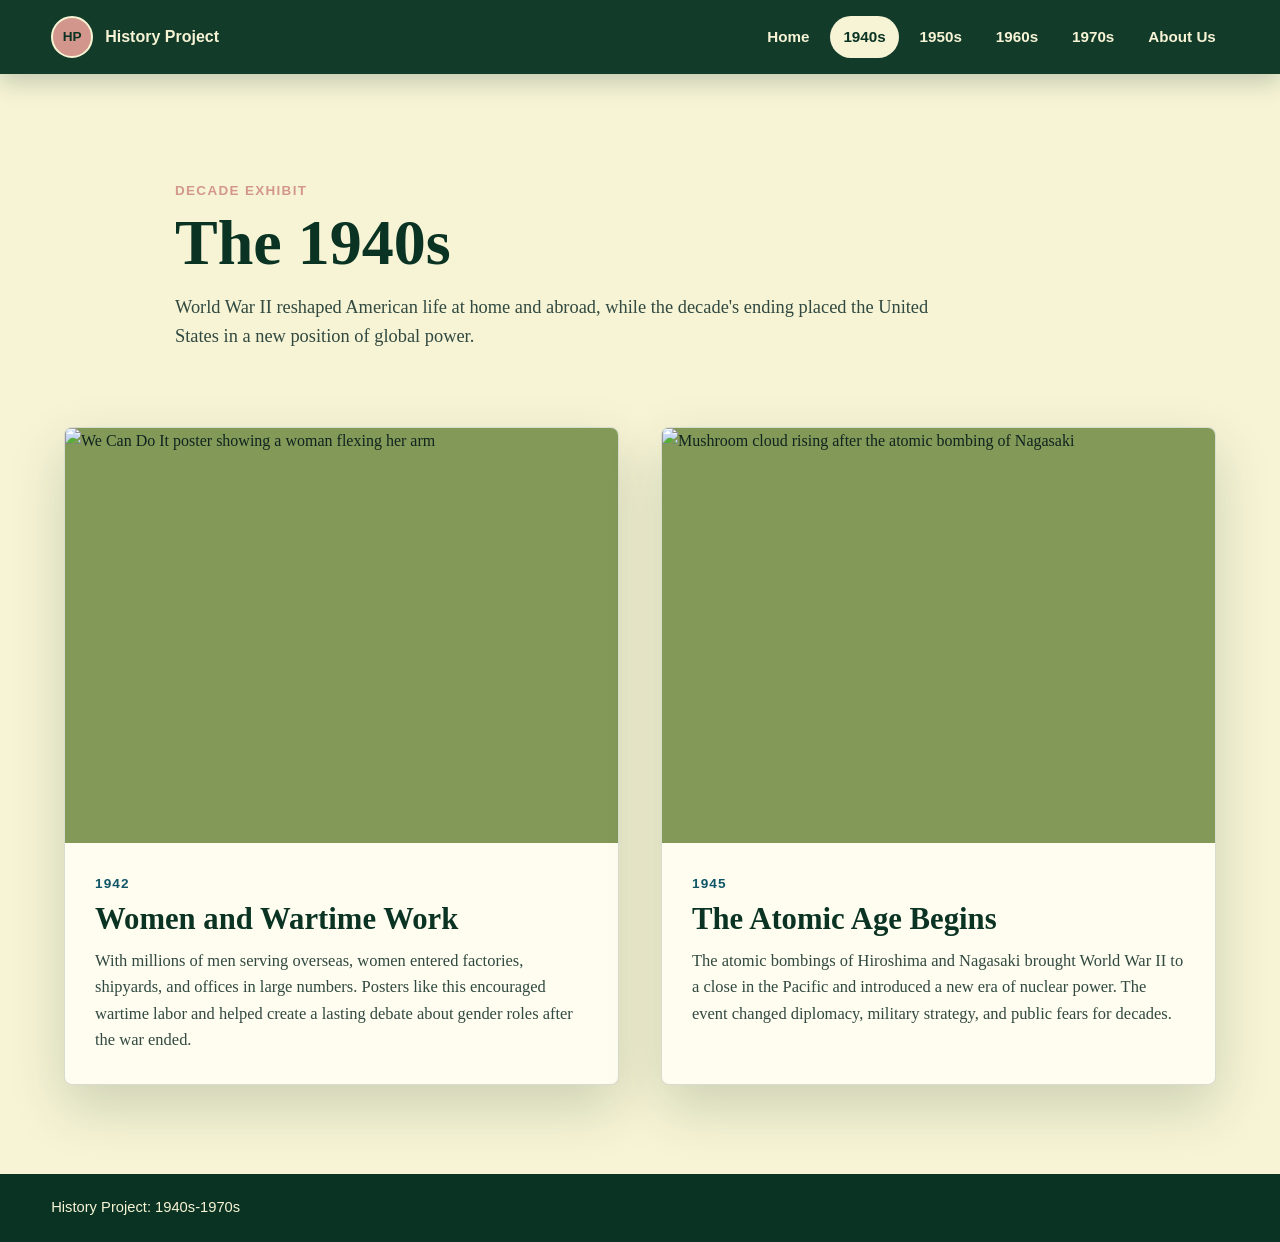
==== 1940s.html @ 2c723663 "initial commit" ====
<!DOCTYPE html>
<html lang="en">
<head>
  <meta charset="UTF-8">
  <meta name="viewport" content="width=device-width, initial-scale=1.0">
  <title>1940s | History Project</title>
  <link rel="preconnect" href="https://commons.wikimedia.org">
  <link rel="stylesheet" href="styles.css">
</head>
<body>
  <header class="site-header">
    <a class="brand" href="index.html" aria-label="History Project home">
      <span class="brand-mark">HP</span>
      <span>History Project</span>
    </a>
    <button class="nav-toggle" type="button" aria-expanded="false" aria-controls="site-nav">
      <span></span>
      <span></span>
      <span></span>
    </button>
    <nav id="site-nav" class="site-nav" aria-label="Main navigation">
      <a href="index.html">Home</a>
      <a href="1940s.html">1940s</a>
      <a href="1950s.html">1950s</a>
      <a href="1960s.html">1960s</a>
      <a href="1970s.html">1970s</a>
      <a href="about.html">About Us</a>
    </nav>
  </header>

  <main class="page-shell">
    <header class="page-intro">
      <p class="eyebrow">Decade Exhibit</p>
      <h1>The 1940s</h1>
      <p>World War II reshaped American life at home and abroad, while the decade's ending placed the United States in a new position of global power.</p>
    </header>

    <section class="exhibit-grid" aria-label="1940s exhibits">
      <article class="exhibit-card">
        <img src="https://commons.wikimedia.org/wiki/Special:FilePath/We_Can_Do_It!.jpg?width=1000" alt="We Can Do It poster showing a woman flexing her arm">
        <div class="exhibit-content">
          <p class="exhibit-year">1942</p>
          <h2>Women and Wartime Work</h2>
          <p>With millions of men serving overseas, women entered factories, shipyards, and offices in large numbers. Posters like this encouraged wartime labor and helped create a lasting debate about gender roles after the war ended.</p>
        </div>
      </article>

      <article class="exhibit-card">
        <img src="https://commons.wikimedia.org/wiki/Special:FilePath/Nagasakibomb.jpg?width=1000" alt="Mushroom cloud rising after the atomic bombing of Nagasaki">
        <div class="exhibit-content">
          <p class="exhibit-year">1945</p>
          <h2>The Atomic Age Begins</h2>
          <p>The atomic bombings of Hiroshima and Nagasaki brought World War II to a close in the Pacific and introduced a new era of nuclear power. The event changed diplomacy, military strategy, and public fears for decades.</p>
        </div>
      </article>
    </section>
  </main>

  <footer class="site-footer">
    <p>History Project: 1940s-1970s</p>
  </footer>

  <script src="script.js"></script>
</body>
</html>
---- styles.css ----
:root {
  --pine: #0A3323;
  --moss: #839958;
  --cream: #F7F4D5;
  --rose: #D3968C;
  --teal: #105666;
  --ink: #10241f;
  --paper: #fffdf0;
  --shadow: 0 22px 55px rgba(10, 51, 35, 0.18);
}

* {
  box-sizing: border-box;
}

body {
  margin: 0;
  color: var(--ink);
  background: var(--cream);
  font-family: Georgia, "Times New Roman", serif;
  line-height: 1.6;
  opacity: 1;
  animation: pageFadeIn 420ms ease both;
  transition: opacity 420ms ease;
}

body.page-leaving {
  opacity: 0;
}

@keyframes pageFadeIn {
  from {
    opacity: 0;
  }

  to {
    opacity: 1;
  }
}

img {
  display: block;
  max-width: 100%;
}

a {
  color: inherit;
}

.site-header {
  position: sticky;
  top: 0;
  z-index: 10;
  display: flex;
  align-items: center;
  justify-content: space-between;
  gap: 24px;
  padding: 16px clamp(18px, 4vw, 52px);
  color: var(--cream);
  background: rgba(10, 51, 35, 0.96);
  box-shadow: 0 8px 24px rgba(10, 51, 35, 0.22);
}

.brand {
  display: inline-flex;
  align-items: center;
  gap: 12px;
  font-family: Arial, Helvetica, sans-serif;
  font-weight: 800;
  letter-spacing: 0;
  text-decoration: none;
}

.brand-mark {
  display: grid;
  width: 42px;
  height: 42px;
  place-items: center;
  color: var(--pine);
  background: var(--rose);
  border: 2px solid var(--cream);
  border-radius: 50%;
  font-size: 0.85rem;
}

.site-nav {
  display: flex;
  align-items: center;
  gap: 8px;
  font-family: Arial, Helvetica, sans-serif;
}

.site-nav a {
  padding: 9px 13px;
  border-radius: 999px;
  color: var(--cream);
  font-size: 0.95rem;
  font-weight: 700;
  text-decoration: none;
}

.site-nav a:hover,
.site-nav a.active {
  color: var(--pine);
  background: var(--cream);
}

.nav-toggle {
  display: none;
  width: 44px;
  height: 44px;
  border: 1px solid rgba(247, 244, 213, 0.4);
  border-radius: 8px;
  background: transparent;
  cursor: pointer;
}

.nav-toggle span {
  display: block;
  width: 20px;
  height: 2px;
  margin: 5px auto;
  background: var(--cream);
}

.hero {
  display: flex;
  align-items: center;
  min-height: calc(100vh - 74px);
  padding: clamp(34px, 5vw, 74px) clamp(18px, 5vw, 72px);
  background:
    linear-gradient(135deg, rgba(10, 51, 35, 0.96), rgba(16, 86, 102, 0.9)),
    var(--pine);
  color: var(--cream);
}

.hero-copy {
  max-width: 920px;
}

.eyebrow {
  margin: 0 0 10px;
  color: var(--rose);
  font-family: Arial, Helvetica, sans-serif;
  font-size: 0.84rem;
  font-weight: 800;
  letter-spacing: 0.1em;
  text-transform: uppercase;
}

.hero h1,
.page-intro h1 {
  margin: 0;
  font-size: clamp(2.45rem, 5vw, 5.4rem);
  line-height: 0.98;
  letter-spacing: 0;
}

.hero p:not(.eyebrow) {
  max-width: 650px;
  margin: 24px 0 30px;
  color: rgba(247, 244, 213, 0.9);
  font-size: clamp(1.05rem, 1.6vw, 1.28rem);
}

.button-link {
  display: inline-flex;
  align-items: center;
  min-height: 46px;
  padding: 11px 18px;
  border: 2px solid var(--cream);
  border-radius: 8px;
  color: var(--pine);
  background: var(--rose);
  font-family: Arial, Helvetica, sans-serif;
  font-weight: 800;
  text-decoration: none;
}

.button-link:hover {
  background: var(--cream);
}

.decade-overview {
  display: grid;
  grid-template-columns: repeat(4, minmax(0, 1fr));
  gap: 1px;
  background: var(--pine);
}

.decade-tile {
  min-height: 180px;
  padding: 24px;
  color: var(--pine);
  background: var(--paper);
  text-decoration: none;
}

.decade-tile:nth-child(2) {
  background: #ecedcf;
}

.decade-tile:nth-child(3) {
  background: #f3ddd3;
}

.decade-tile:nth-child(4) {
  background: #d7e2d1;
}

.decade-tile span {
  display: block;
  margin-bottom: 14px;
  color: var(--teal);
  font-family: Arial, Helvetica, sans-serif;
  font-size: 0.85rem;
  font-weight: 900;
  text-transform: uppercase;
}

.decade-tile strong {
  display: block;
  font-size: clamp(1.25rem, 2vw, 1.75rem);
  line-height: 1.16;
}

.decade-tile:hover {
  background: var(--moss);
  color: var(--cream);
}

.decade-tile:hover span {
  color: var(--cream);
}

.page-shell {
  padding: clamp(34px, 5vw, 76px) clamp(18px, 5vw, 72px) clamp(48px, 7vw, 92px);
}

.page-intro {
  max-width: 930px;
  margin: 0 auto 34px;
  padding: clamp(24px, 4vw, 42px) 0;
}

.page-intro h1 {
  color: var(--pine);
}

.page-intro p:last-child {
  max-width: 760px;
  margin: 18px 0 0;
  color: #314940;
  font-size: 1.15rem;
}

.exhibit-grid {
  display: grid;
  grid-template-columns: repeat(2, minmax(0, 1fr));
  gap: clamp(22px, 4vw, 42px);
  max-width: 1180px;
  margin: 0 auto;
}

.exhibit-card {
  overflow: hidden;
  background: var(--paper);
  border: 1px solid rgba(10, 51, 35, 0.16);
  border-radius: 8px;
  box-shadow: var(--shadow);
}

.exhibit-card img {
  width: 100%;
  aspect-ratio: 4 / 3;
  object-fit: cover;
  background: var(--moss);
}

.exhibit-content {
  padding: clamp(20px, 3vw, 30px);
}

.exhibit-year {
  margin: 0 0 8px;
  color: var(--teal);
  font-family: Arial, Helvetica, sans-serif;
  font-size: 0.85rem;
  font-weight: 900;
  letter-spacing: 0.08em;
  text-transform: uppercase;
}

.exhibit-content h2 {
  margin: 0 0 12px;
  color: var(--pine);
  font-size: clamp(1.6rem, 2.4vw, 2.2rem);
  line-height: 1.08;
}

.exhibit-content p:last-child {
  margin: 0;
  color: #314940;
  font-size: 1.03rem;
}

.about-intro {
  margin-bottom: 20px;
}

.about-grid {
  display: grid;
  grid-template-columns: repeat(2, minmax(0, 1fr));
  gap: clamp(20px, 4vw, 36px);
  max-width: 980px;
  margin: 0 auto;
}

.about-panel {
  padding: clamp(22px, 3vw, 34px);
  color: var(--cream);
  background: var(--teal);
  border-radius: 8px;
  box-shadow: var(--shadow);
}

.about-panel:nth-child(2) {
  color: var(--pine);
  background: var(--rose);
}

.about-panel .exhibit-year {
  color: currentColor;
}

.about-panel h2 {
  margin: 0 0 12px;
  font-size: clamp(1.55rem, 2.5vw, 2.2rem);
  line-height: 1.08;
}

.about-panel p:last-child {
  margin: 0;
}

.fade-up {
  opacity: 0;
  transform: translateY(28px);
  transition:
    opacity 680ms ease,
    transform 680ms ease;
}

.fade-up.is-visible {
  opacity: 1;
  transform: translateY(0);
}

.site-footer {
  padding: 22px clamp(18px, 4vw, 52px);
  color: var(--cream);
  background: var(--pine);
  font-family: Arial, Helvetica, sans-serif;
  font-size: 0.92rem;
}

.site-footer p {
  margin: 0;
}

@media (max-width: 900px) {
  .hero {
    min-height: auto;
  }

  .decade-overview,
  .exhibit-grid,
  .about-grid {
    grid-template-columns: 1fr 1fr;
  }
}

@media (max-width: 680px) {
  .site-header {
    align-items: flex-start;
  }

  .nav-toggle {
    display: block;
  }

  .site-nav {
    position: absolute;
    top: 74px;
    right: 16px;
    left: 16px;
    display: none;
    flex-direction: column;
    align-items: stretch;
    padding: 10px;
    border: 1px solid rgba(247, 244, 213, 0.22);
    border-radius: 8px;
    background: var(--pine);
  }

  .site-nav.open {
    display: flex;
  }

  .site-nav a {
    border-radius: 6px;
  }

  .decade-overview,
  .exhibit-grid,
  .about-grid {
    grid-template-columns: 1fr;
  }

  .decade-tile {
    min-height: 140px;
  }
}

@media (prefers-reduced-motion: reduce) {
  *,
  *::before,
  *::after {
    scroll-behavior: auto !important;
    transition-duration: 1ms !important;
    animation-duration: 1ms !important;
  }

  body,
  .fade-up {
    opacity: 1;
    transform: none;
  }
}
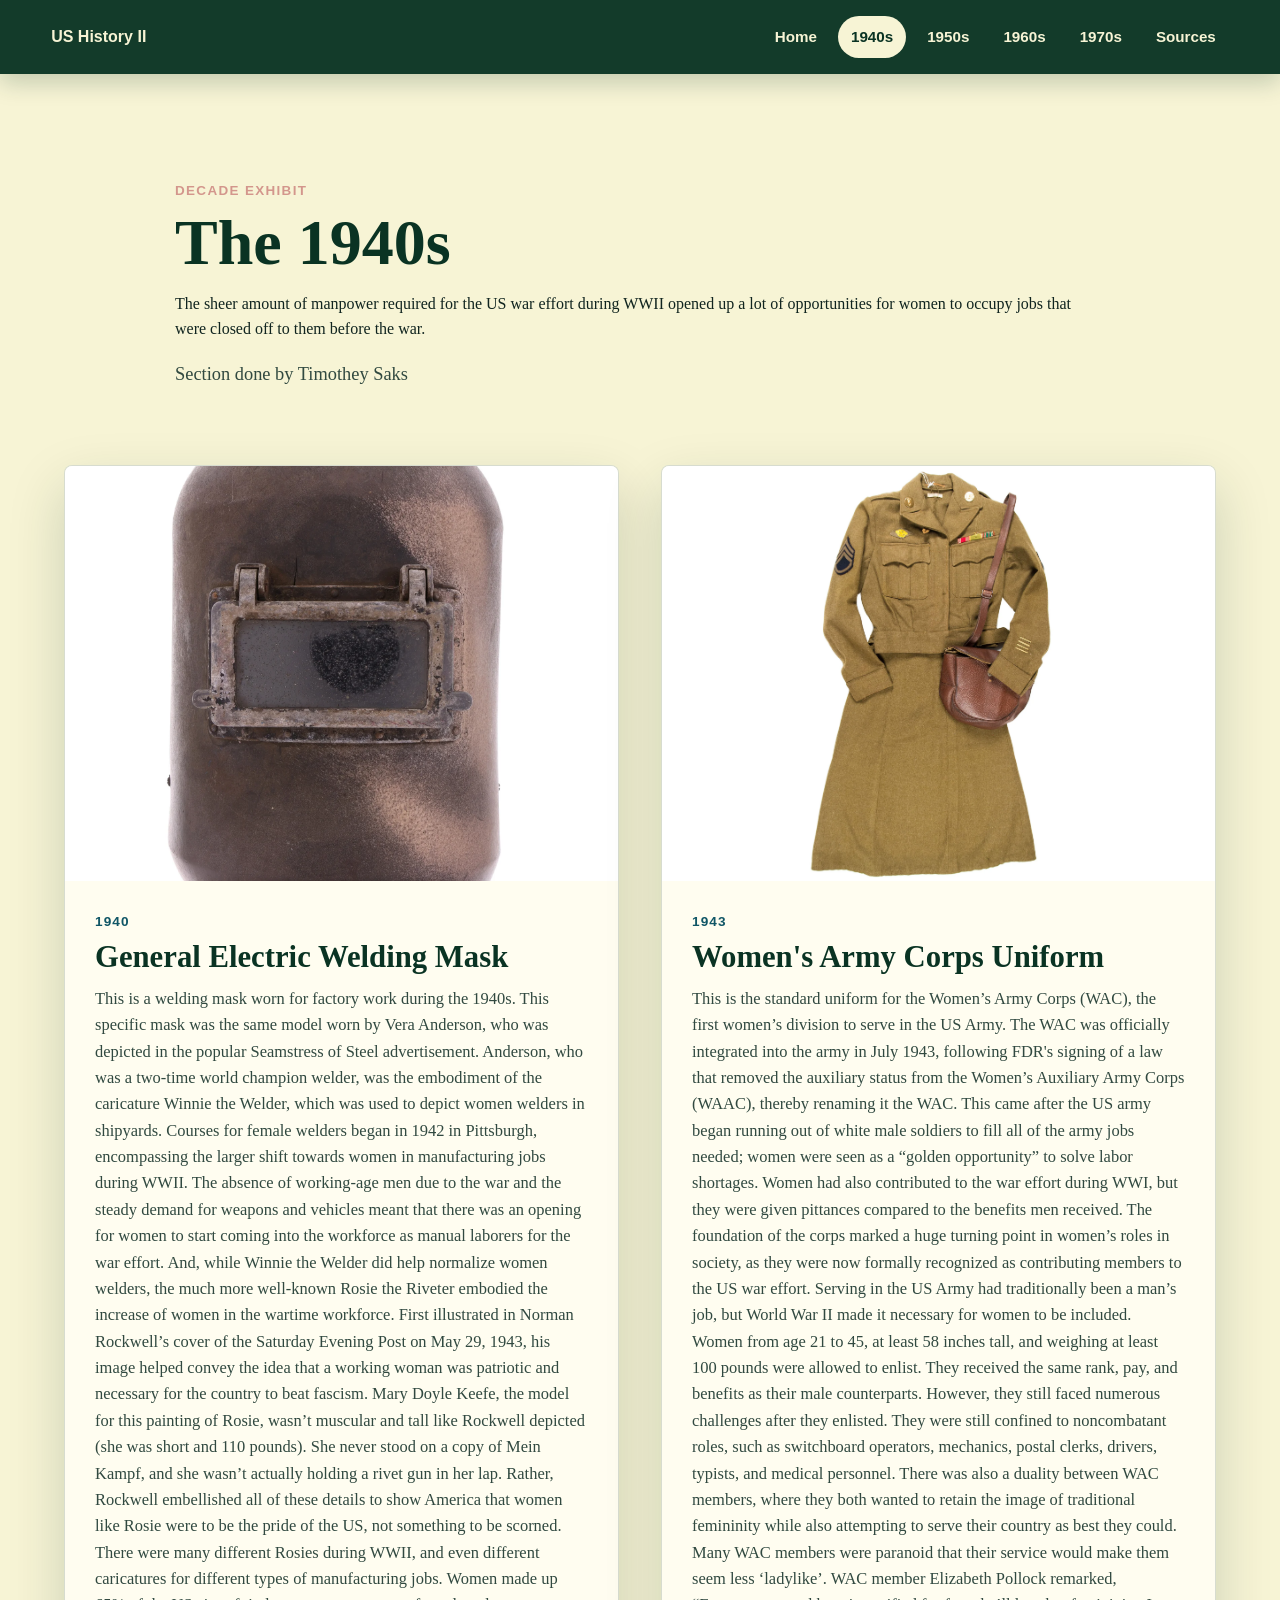
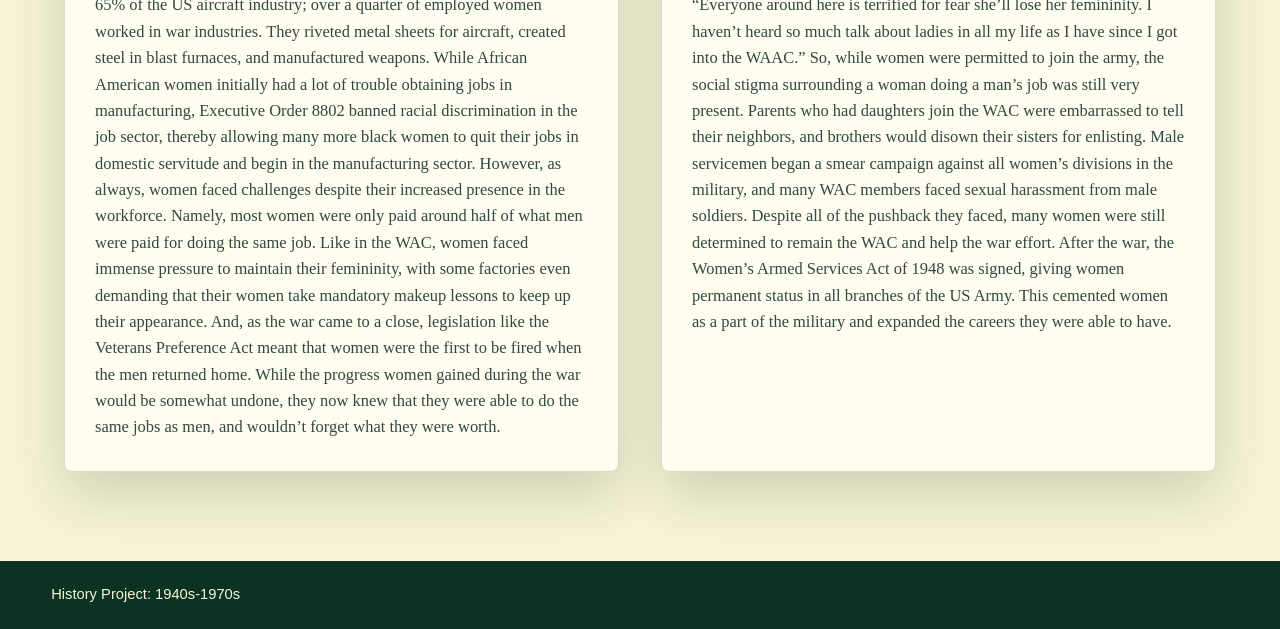
==== commit b6adbf80: "Finish 1940s page + Sources" ====
--- a/1940s.html
+++ b/1940s.html
@@ -1,65 +1,152 @@
 <!DOCTYPE html>
 <html lang="en">
-<head>
-  <meta charset="UTF-8">
-  <meta name="viewport" content="width=device-width, initial-scale=1.0">
-  <title>1940s | History Project</title>
-  <link rel="preconnect" href="https://commons.wikimedia.org">
-  <link rel="stylesheet" href="styles.css">
-</head>
-<body>
-  <header class="site-header">
-    <a class="brand" href="index.html" aria-label="History Project home">
-      <span class="brand-mark">HP</span>
-      <span>History Project</span>
-    </a>
-    <button class="nav-toggle" type="button" aria-expanded="false" aria-controls="site-nav">
-      <span></span>
-      <span></span>
-      <span></span>
-    </button>
-    <nav id="site-nav" class="site-nav" aria-label="Main navigation">
-      <a href="index.html">Home</a>
-      <a href="1940s.html">1940s</a>
-      <a href="1950s.html">1950s</a>
-      <a href="1960s.html">1960s</a>
-      <a href="1970s.html">1970s</a>
-      <a href="about.html">About Us</a>
-    </nav>
-  </header>
-
-  <main class="page-shell">
-    <header class="page-intro">
-      <p class="eyebrow">Decade Exhibit</p>
-      <h1>The 1940s</h1>
-      <p>World War II reshaped American life at home and abroad, while the decade's ending placed the United States in a new position of global power.</p>
+  <head>
+    <meta charset="UTF-8">
+    <meta name="viewport" content="width=device-width, initial-scale=1.0">
+    <title>1940s | History Project</title>
+    <link rel="preconnect" href="https://commons.wikimedia.org">
+    <link rel="stylesheet" href="styles.css">
+  </head>
+  <body>
+    <header class="site-header">
+      <a class="brand" href="index.html" aria-label="History Project home">
+        <span>US History II</span>
+      </a>
+      <button class="nav-toggle" type="button" aria-expanded="false"
+        aria-controls="site-nav">
+        <span></span>
+        <span></span>
+        <span></span>
+      </button>
+      <nav id="site-nav" class="site-nav" aria-label="Main navigation">
+        <a href="index.html">Home</a>
+        <a href="1940s.html">1940s</a>
+        <a href="1950s.html">1950s</a>
+        <a href="1960s.html">1960s</a>
+        <a href="1970s.html">1970s</a>
+        <a href="about.html">Sources</a>
+      </nav>
     </header>
 
-    <section class="exhibit-grid" aria-label="1940s exhibits">
-      <article class="exhibit-card">
-        <img src="https://commons.wikimedia.org/wiki/Special:FilePath/We_Can_Do_It!.jpg?width=1000" alt="We Can Do It poster showing a woman flexing her arm">
-        <div class="exhibit-content">
-          <p class="exhibit-year">1942</p>
-          <h2>Women and Wartime Work</h2>
-          <p>With millions of men serving overseas, women entered factories, shipyards, and offices in large numbers. Posters like this encouraged wartime labor and helped create a lasting debate about gender roles after the war ended.</p>
-        </div>
-      </article>
+    <main class="page-shell">
+      <header class="page-intro">
+        <p class="eyebrow">Decade Exhibit</p>
+        <h1>The 1940s</h1>
+        <p>The sheer amount of manpower required for the US war effort during WWII opened up a lot of opportunities for women to occupy jobs that were closed off to them before the war.</p>
+        <p>Section done by Timothey Saks</p>
+      </header>
 
-      <article class="exhibit-card">
-        <img src="https://commons.wikimedia.org/wiki/Special:FilePath/Nagasakibomb.jpg?width=1000" alt="Mushroom cloud rising after the atomic bombing of Nagasaki">
-        <div class="exhibit-content">
-          <p class="exhibit-year">1945</p>
-          <h2>The Atomic Age Begins</h2>
-          <p>The atomic bombings of Hiroshima and Nagasaki brought World War II to a close in the Pacific and introduced a new era of nuclear power. The event changed diplomacy, military strategy, and public fears for decades.</p>
-        </div>
-      </article>
-    </section>
-  </main>
+      <section class="exhibit-grid" aria-label="1940s exhibits">
+        <article class="exhibit-card">
+          <img
+            src="media/img/welding_mask.png"
+            alt="A General Electric band welding mask used in the 1940s">
+          <div class="exhibit-content">
+            <p class="exhibit-year">1940</p>
+            <h2>General Electric Welding Mask</h2>
+            <p>This is a welding mask worn for factory work during the 1940s.
+              This specific mask was the same model worn by Vera Anderson, who
+              was depicted in the popular Seamstress of Steel advertisement.
+              Anderson, who was a two-time world champion welder, was the
+              embodiment of the caricature Winnie the Welder, which was used to
+              depict women welders in shipyards. Courses for female welders
+              began in 1942 in Pittsburgh, encompassing the larger shift towards
+              women in manufacturing jobs during WWII. The absence of
+              working-age men due to the war and the steady demand for weapons
+              and vehicles meant that there was an opening for women to start
+              coming into the workforce as manual laborers for the war effort.
+              And, while Winnie the Welder did help normalize women welders, the
+              much more well-known Rosie the Riveter embodied the increase of
+              women in the wartime workforce. First illustrated in Norman
+              Rockwell’s cover of the Saturday Evening Post on May 29, 1943, his
+              image helped convey the idea that a working woman was patriotic
+              and necessary for the country to beat fascism. Mary Doyle Keefe,
+              the model for this painting of Rosie, wasn’t muscular and tall
+              like Rockwell depicted (she was short and 110 pounds). She never
+              stood on a copy of Mein Kampf, and she wasn’t actually holding a
+              rivet gun in her lap. Rather, Rockwell embellished all of these
+              details to show America that women like Rosie were to be the pride
+              of the US, not something to be scorned. There were many different
+              Rosies during WWII, and even different caricatures for different
+              types of manufacturing jobs. Women made up 65% of the US aircraft
+              industry; over a quarter of employed women worked in war
+              industries. They riveted metal sheets for aircraft, created steel
+              in blast furnaces, and manufactured weapons. While African
+              American women initially had a lot of trouble obtaining jobs in
+              manufacturing, Executive Order 8802 banned racial discrimination
+              in the job sector, thereby allowing many more black women to quit
+              their jobs in domestic servitude and begin in the manufacturing
+              sector. However, as always, women faced challenges despite their
+              increased presence in the workforce. Namely, most women were only
+              paid around half of what men were paid for doing the same job.
+              Like in the WAC, women faced immense pressure to maintain their
+              femininity, with some factories even demanding that their women
+              take mandatory makeup lessons to keep up their appearance. And, as
+              the war came to a close, legislation like the Veterans Preference
+              Act meant that women were the first to be fired when the men
+              returned home. While the progress women gained during the war
+              would be somewhat undone, they now knew that they were able to do
+              the same jobs as men, and wouldn’t forget what they were
+              worth.</p>
+          </div>
+        </article>
+        <article class="exhibit-card">
+          <img
+            src="media/img/WAC_uniform.png"
+            alt="Traditional WAC uniform during WWII">
+          <div class="exhibit-content">
+            <p class="exhibit-year">1943</p>
+            <h2>Women's Army Corps Uniform</h2>
+            <p>This is the standard uniform for the Women’s Army Corps (WAC),
+              the first women’s division to serve in the US Army. The WAC was
+              officially integrated into the army in July 1943, following FDR's
+              signing of a law that removed the auxiliary status from the
+              Women’s Auxiliary Army Corps (WAAC), thereby renaming it the WAC.
+              This came after the US army began running out of white male
+              soldiers to fill all of the army jobs needed; women were seen as a
+              “golden opportunity” to solve labor shortages. Women had also
+              contributed to the war effort during WWI, but they were given
+              pittances compared to the benefits men received. The foundation of
+              the corps marked a huge turning point in women’s roles in society,
+              as they were now formally recognized as contributing members to
+              the US war effort. Serving in the US Army had traditionally been a
+              man’s job, but World War II made it necessary for women to be
+              included. Women from age 21 to 45, at least 58 inches tall, and
+              weighing at least 100 pounds were allowed to enlist. They received
+              the same rank, pay, and benefits as their male counterparts.
+              However, they still faced numerous challenges after they enlisted.
+              They were still confined to noncombatant roles, such as
+              switchboard operators, mechanics, postal clerks, drivers, typists,
+              and medical personnel. There was also a duality between WAC
+              members, where they both wanted to retain the image of traditional
+              femininity while also attempting to serve their country as best
+              they could. Many WAC members were paranoid that their service
+              would make them seem less ‘ladylike’. WAC member Elizabeth Pollock
+              remarked, “Everyone around here is terrified for fear she’ll lose
+              her femininity. I haven’t heard so much talk about ladies in all
+              my life as I have since I got into the WAAC.” So, while women were
+              permitted to join the army, the social stigma surrounding a woman
+              doing a man’s job was still very present. Parents who had
+              daughters join the WAC were embarrassed to tell their neighbors,
+              and brothers would disown their sisters for enlisting. Male
+              servicemen began a smear campaign against all women’s divisions in
+              the military, and many WAC members faced sexual harassment from
+              male soldiers. Despite all of the pushback they faced, many women
+              were still determined to remain the WAC and help the war effort.
+              After the war, the Women’s Armed Services Act of 1948 was signed,
+              giving women permanent status in all branches of the US Army. This
+              cemented women as a part of the military and expanded the careers
+              they were able to have.
+            </p>
+          </div>
+        </article>
+      </section>
+    </main>
 
-  <footer class="site-footer">
-    <p>History Project: 1940s-1970s</p>
-  </footer>
+    <footer class="site-footer">
+      <p>History Project: 1940s-1970s</p>
+    </footer>
 
-  <script src="script.js"></script>
-</body>
+    <script src="script.js"></script>
+  </body>
 </html>
--- a/styles.css
+++ b/styles.css
@@ -275,6 +275,12 @@
   aspect-ratio: 4 / 3;
   object-fit: cover;
   background: var(--moss);
+  cursor: zoom-in;
+}
+
+.exhibit-card img:focus-visible {
+  outline: 4px solid var(--rose);
+  outline-offset: 4px;
 }
 
 .exhibit-content {
@@ -341,6 +347,80 @@
 
 .about-panel p:last-child {
   margin: 0;
+}
+
+.sources-intro {
+  margin-bottom: 20px;
+}
+
+.sources-grid {
+  display: grid;
+  grid-template-columns: repeat(2, minmax(0, 1fr));
+  gap: clamp(20px, 4vw, 36px);
+  max-width: 1180px;
+  margin: 0 auto;
+}
+
+.source-card {
+  padding: clamp(22px, 3vw, 32px);
+  background: var(--paper);
+  border: 1px solid rgba(10, 51, 35, 0.16);
+  border-top: 8px solid var(--moss);
+  border-radius: 8px;
+  box-shadow: var(--shadow);
+}
+
+.source-card:nth-child(2) {
+  border-top-color: var(--rose);
+}
+
+.source-card:nth-child(3) {
+  border-top-color: var(--teal);
+}
+
+.source-card:nth-child(4) {
+  border-top-color: var(--pine);
+}
+
+.source-card h2 {
+  margin: 0 0 18px;
+  color: var(--pine);
+  font-size: clamp(1.7rem, 2.6vw, 2.35rem);
+  line-height: 1.08;
+}
+
+.source-section {
+  padding: 16px 0;
+  border-top: 1px solid rgba(10, 51, 35, 0.16);
+}
+
+.source-section:last-child {
+  padding-bottom: 0;
+}
+
+.source-section h3 {
+  margin: 0 0 8px;
+  color: var(--teal);
+  font-family: Arial, Helvetica, sans-serif;
+  font-size: 1rem;
+  letter-spacing: 0;
+}
+
+.source-section p {
+  margin: 8px 0 0;
+  color: #314940;
+}
+
+.source-section a {
+  color: var(--pine);
+  font-weight: 700;
+  text-decoration-color: var(--rose);
+  text-decoration-thickness: 2px;
+  text-underline-offset: 3px;
+}
+
+.source-section a:hover {
+  color: var(--teal);
 }
 
 .fade-up {
@@ -356,6 +436,79 @@
   transform: translateY(0);
 }
 
+.image-lightbox {
+  position: fixed;
+  inset: 0;
+  z-index: 50;
+  display: grid;
+  place-items: center;
+  padding: clamp(18px, 4vw, 48px);
+  background: rgba(10, 51, 35, 0.88);
+  opacity: 0;
+  pointer-events: none;
+  transition: opacity 260ms ease;
+}
+
+.image-lightbox.open {
+  opacity: 1;
+  pointer-events: auto;
+}
+
+.lightbox-panel {
+  position: relative;
+  width: min(1040px, 100%);
+  max-height: 88vh;
+  padding: clamp(12px, 2vw, 18px);
+  background: var(--cream);
+  border: 1px solid rgba(247, 244, 213, 0.65);
+  border-radius: 8px;
+  box-shadow: 0 26px 80px rgba(0, 0, 0, 0.38);
+  transform: translateY(18px) scale(0.96);
+  transition: transform 260ms ease;
+}
+
+.image-lightbox.open .lightbox-panel {
+  transform: translateY(0) scale(1);
+}
+
+.lightbox-panel img {
+  width: 100%;
+  max-height: 72vh;
+  object-fit: contain;
+  background: var(--pine);
+  border-radius: 6px;
+}
+
+.lightbox-caption {
+  margin: 12px 44px 0 2px;
+  color: var(--pine);
+  font-family: Arial, Helvetica, sans-serif;
+  font-size: 0.95rem;
+  font-weight: 700;
+}
+
+.lightbox-close {
+  position: absolute;
+  right: 16px;
+  bottom: 13px;
+  display: grid;
+  width: 34px;
+  height: 34px;
+  place-items: center;
+  border: 0;
+  border-radius: 50%;
+  color: var(--cream);
+  background: var(--pine);
+  font-family: Arial, Helvetica, sans-serif;
+  font-size: 1rem;
+  font-weight: 900;
+  cursor: pointer;
+}
+
+.lightbox-close:hover {
+  background: var(--teal);
+}
+
 .site-footer {
   padding: 22px clamp(18px, 4vw, 52px);
   color: var(--cream);
@@ -375,7 +528,8 @@
 
   .decade-overview,
   .exhibit-grid,
-  .about-grid {
+  .about-grid,
+  .sources-grid {
     grid-template-columns: 1fr 1fr;
   }
 }
@@ -413,7 +567,8 @@
 
   .decade-overview,
   .exhibit-grid,
-  .about-grid {
+  .about-grid,
+  .sources-grid {
     grid-template-columns: 1fr;
   }
 
@@ -436,4 +591,4 @@
     opacity: 1;
     transform: none;
   }
-}
+}
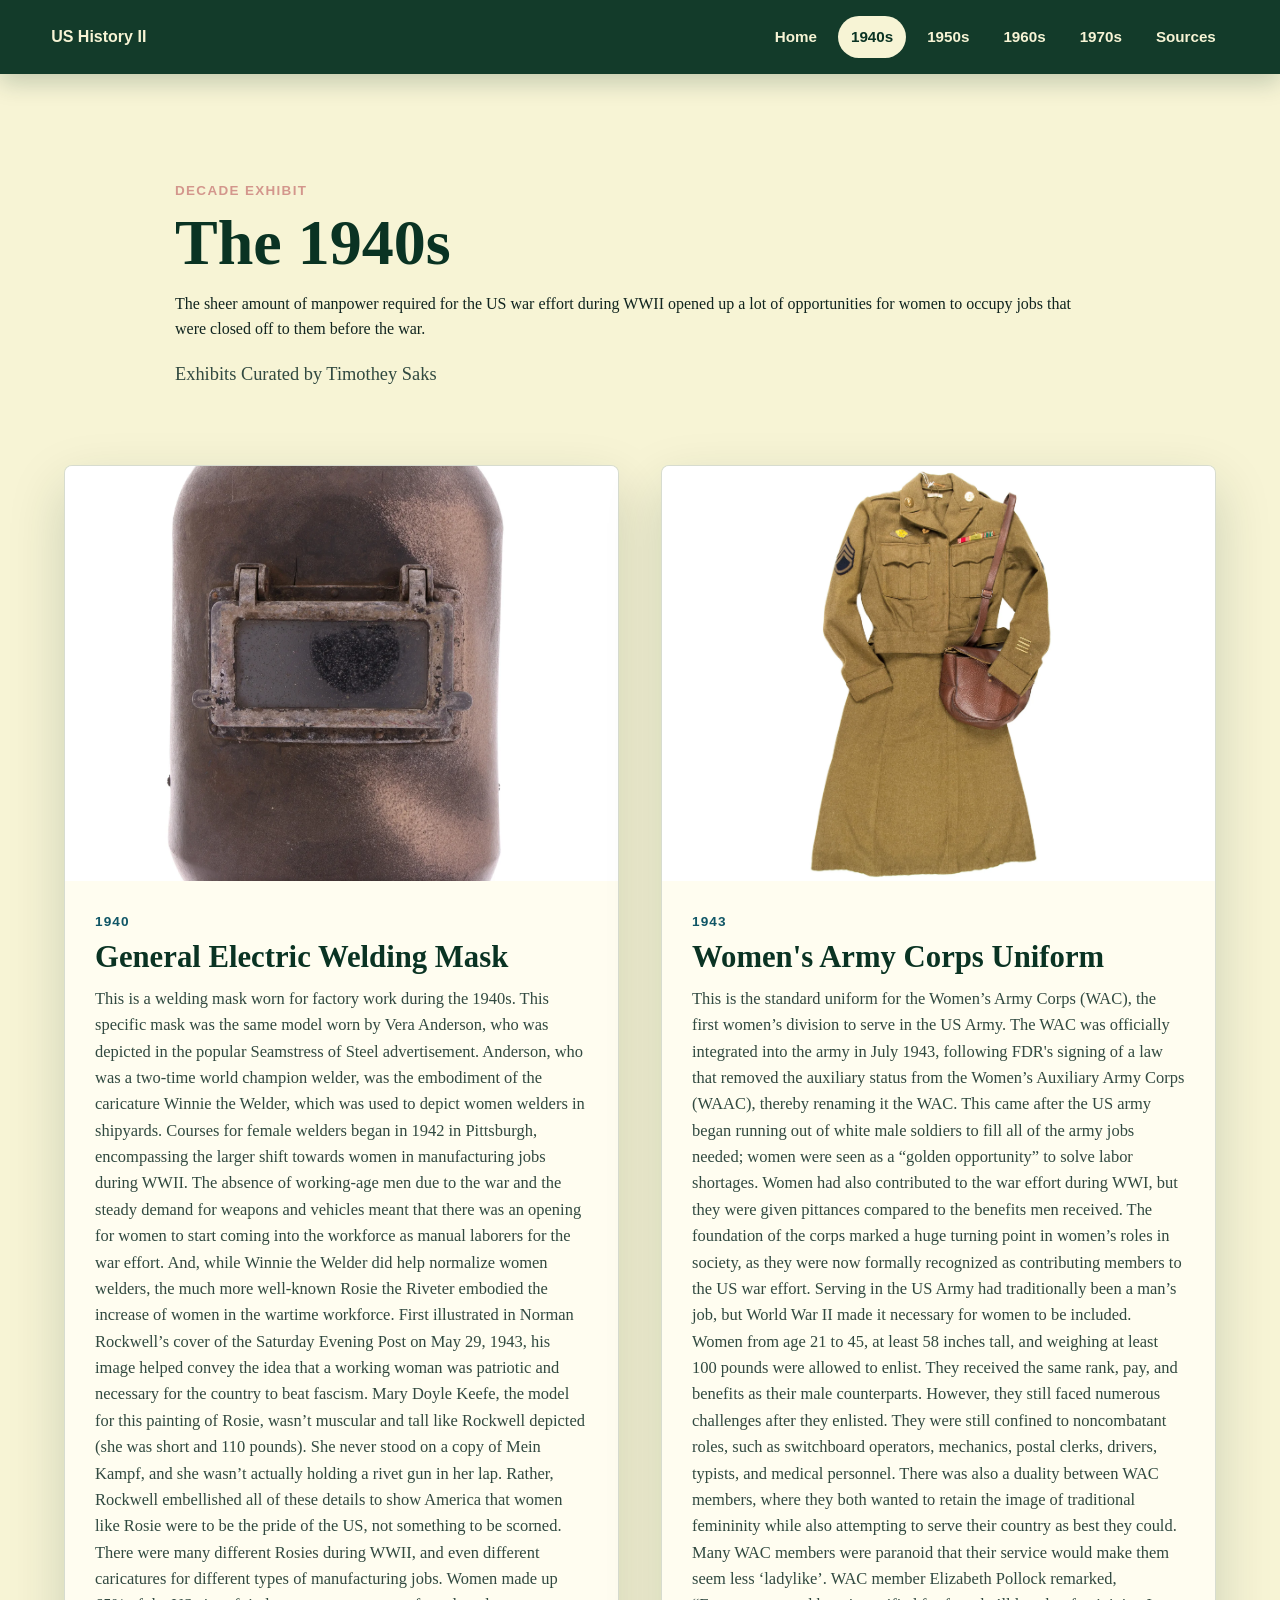
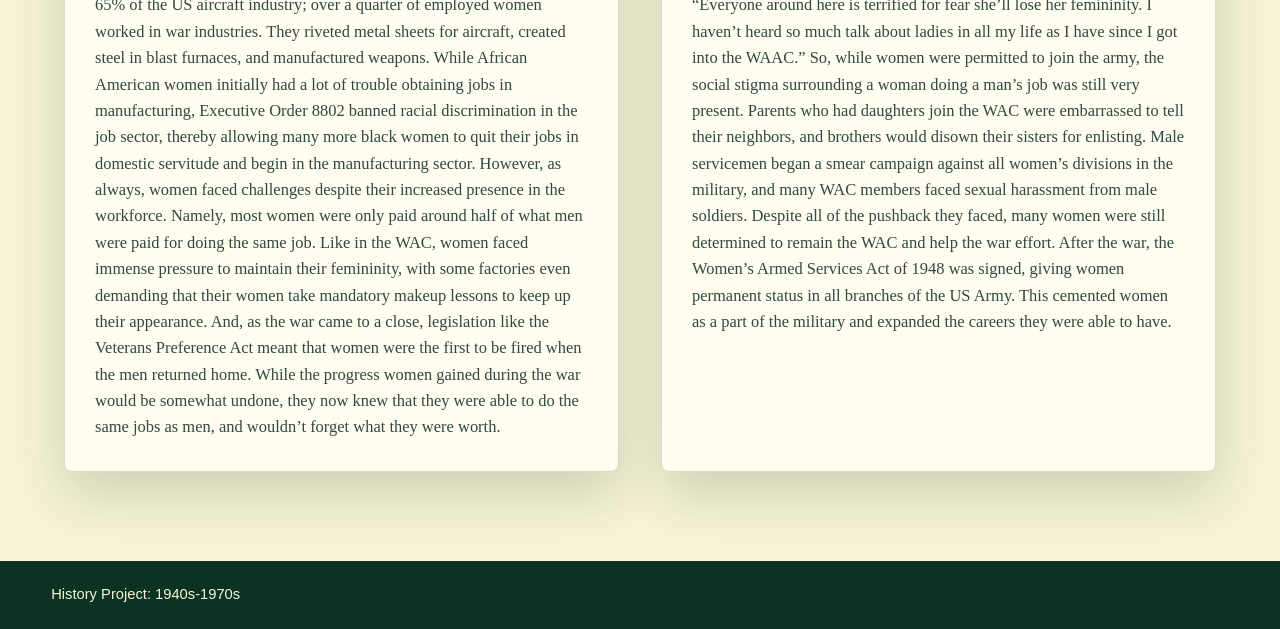
==== commit e04e2564: "1950s Exhibits" ====
--- a/1940s.html
+++ b/1940s.html
@@ -33,7 +33,7 @@
         <p class="eyebrow">Decade Exhibit</p>
         <h1>The 1940s</h1>
         <p>The sheer amount of manpower required for the US war effort during WWII opened up a lot of opportunities for women to occupy jobs that were closed off to them before the war.</p>
-        <p>Section done by Timothey Saks</p>
+        <p>Exhibits Curated by Timothey Saks</p>
       </header>
 
       <section class="exhibit-grid" aria-label="1940s exhibits">
